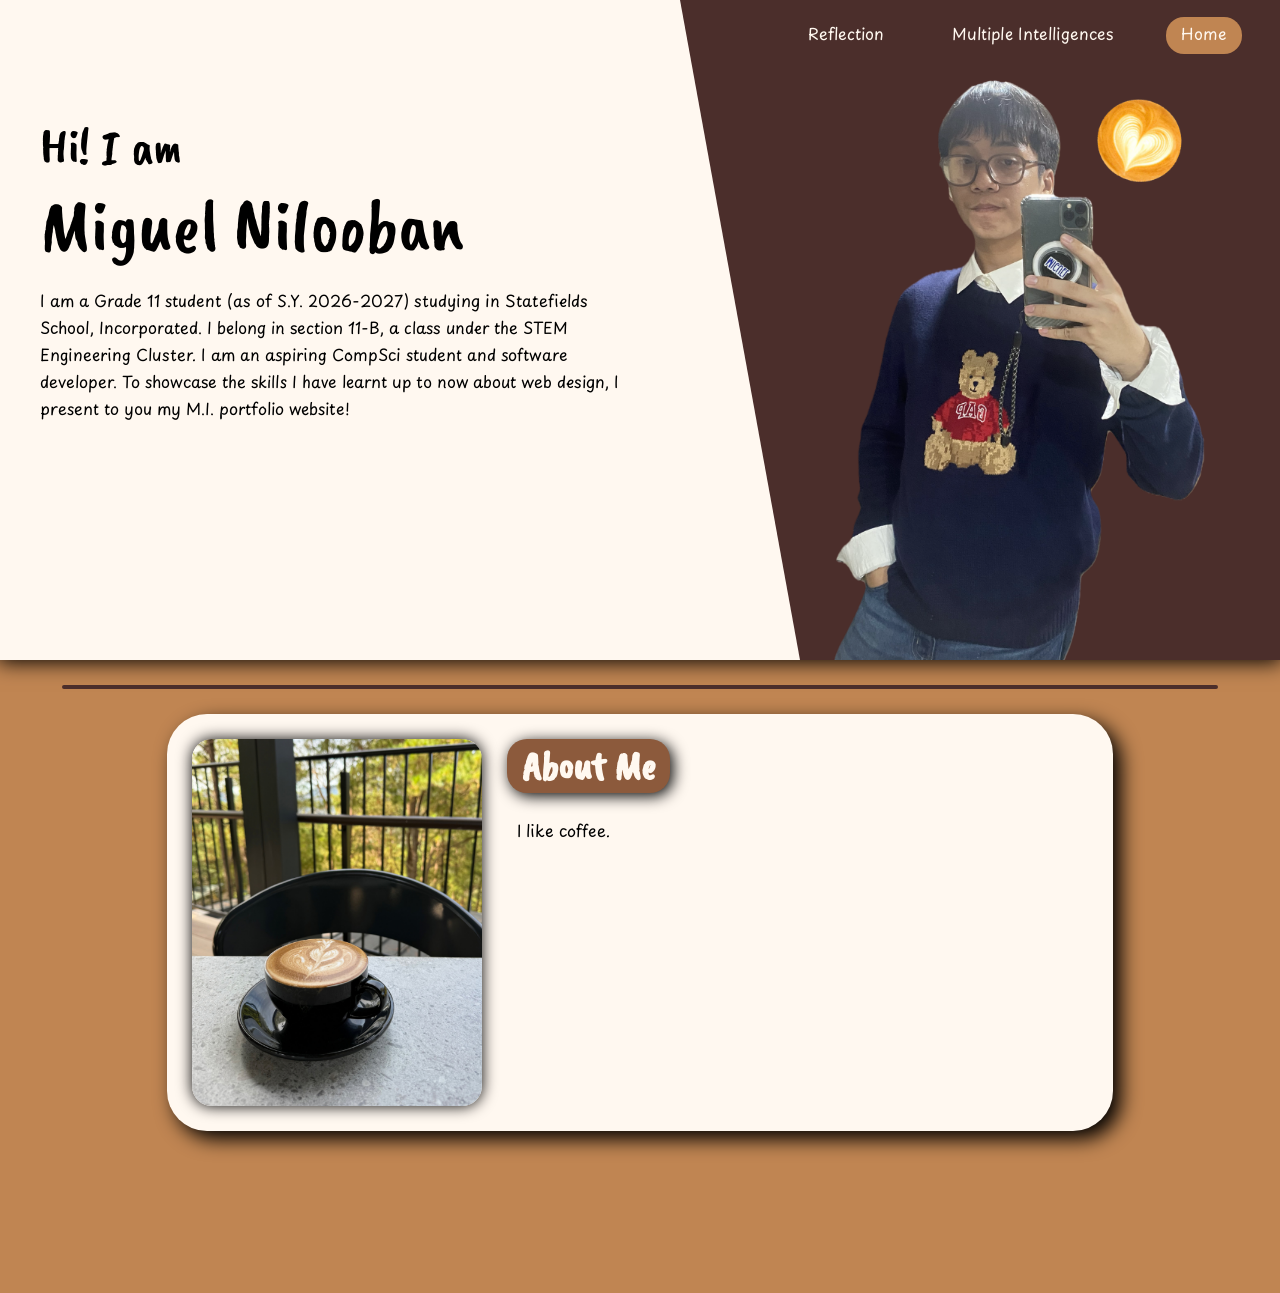
==== index.html @ 2bf7ffde "SYNC TO LAPTOP" ====
<!DOCTYPE html>
<html lang="en">
<head>
    <meta charset="UTF-8">
    <meta name="viewport" content="width=device-width, initial-scale=1.0">
    <title>HOME - M.N. MI Portfolio</title>
    <link rel="stylesheet" href="styles.css">
    <link rel="preconnect" href="https://fonts.googleapis.com">
    <link rel="preconnect" href="https://fonts.gstatic.com" crossorigin>
    <link href="https://fonts.googleapis.com/css2?family=Caveat+Brush&display=swap" rel="stylesheet">
    <link href="https://fonts.googleapis.com/css2?family=Playpen+Sans+Arabic:wght@100..800&display=swap" rel="stylesheet">
</head>
<body>
    <header>
        <div class="NavBar">
            <a href="#">Reflection</a>
            <a href="MIs.html">Multiple Intelligences</a>
            <a href="#" class="selected">Home</a>
        </div>
    </header>
    <main>
        <div class="flex">
            <section class="flex-section left">
                <div class="divtext">
                    <p class="title-a">Hi! I am</p>
                    <p class="title-b">Miguel Nilooban</p>
                    <p>I am a Grade 11 student (as of S.Y. 2026-2027) studying in Statefields School, Incorporated. I belong in section 11-B, a class under the STEM Engineering Cluster. I am an aspiring CompSci student and software developer. To showcase the skills I have learnt up to now about web design, I present to you my M.I. portfolio website!</p>
                </div>
            </section>
            <section class="flex-section right">
                <img src="Images/Untitled design.png" alt="A picture of myself.. siguro di kinaya yung kapogian ko hahaha ✌️">
            </section>
        </div>
        <hr>
        <section class="info">
            <img src="Images/Coffee.png" alt="A picture of a latte on a table">
            <div class="info-text">
                <div>About Me</div>
                <p>I like coffee.</p>
            </div>
        </section>
    </main>
    <br><br><br><br><br><br>
</body>
</html>
---- styles.css ----
body {
    background-color: #C08552;
    margin: 0;
    font-family: "Playpen Sans Arabic", Georgia, serif;
}

hr {
    margin: 25px auto;
    border: 2px solid #4B2E2B;
    border-radius: 15px;
    width: 90%;
}

/*=======================|Navigation|========================*/

.NavBar {
    display: flex;
    justify-content: space-evenly;
    position: absolute;
    left: 59%;
    width: 41%;
    z-index: 1;
    height: 70px;
}

.NavBar a {
    position: relative;
    margin: auto 0;
    color: #FFF8F0;
    padding: 5px 15px;
    box-sizing: border-box;
    white-space: nowrap;
    text-decoration: none;
    border-radius: 18px;
    transition: background-color 0.4s;
}


.NavBar a.selected {
    background-color: #C08552;
}

.NavBar a:hover {
    background-color: #8C5A3C;
}
/*=======================|flex|========================*/

.flex {
    display: flex;
    background-color: #FFF8F0;
    height: 660px;
    box-shadow: 0 0px 20px 2px black;
    overflow: hidden;
}

.flex.nav {
    height: 70px;
    margin-bottom: 50px;
}

.flex-section {
    display: block;
    width: 50%;
}

/*=======================|left flex-section|========================*/

.flex-section.left {
    padding: 115px 40px;
}

.divtext {
    width: 600px;
    margin: 0 0 0 auto;
}

.title-a, .title-b {
    font-family: "Caveat Brush", Georgia, serif;
}

.title-a {
    font-size: 50px;
    margin: 0;
}

.title-b {
    font-size: 75px;
    margin: 0;
}

/*=======================|right flex-section|========================*/

.flex-section.right {
    padding: 75px 0 0 0;
    background-color: #4B2E2B;
    clip-path: polygon(0% 0%, 100% 0%, 100% 100%, 20% 100%);
}

.flex.nav .flex-section.right {
    clip-path: polygon(0% 0%, 100% 0%, 100% 100%, 10% 100%);
}

.flex-section.right > img {
    display: block;
    width: auto;
    height: 100%;
    margin: 0 0 0 25%;
}

/*=======================|info section|========================*/

.info {
    display: grid;
    grid-template-columns: 1fr 2fr;
    column-gap: 25px;
    background-color: #FFF8F0;
    width: 70%;
    min-width: 700px;
    max-width: 1200px;
    margin: 0 auto;
    padding: 25px;
    border-radius: 40px;
    box-shadow: 8px 8px 20px 0px black;
}

.info > img {
    display: block;
    width: 100%;
    border-radius: 20px;
    box-shadow: 0 0 15px 0px black;
}

.info-text > div {
    display: inline-block;
    margin-right: auto;
    padding: 2px 15px;
    border-radius: 20px;
    color: #FFF8F0;
    font-family: "Caveat Brush", Georgia, serif;
    font-weight: bold;
    font-size: 40px;
    background-color: #8C5A3C;
    box-shadow: 3px 3px 15px 0px black;
}

.info-text > p {
    padding: 10px;
}

/*=======================|MI|========================*/

.MI {
    display: grid;
    grid-template-columns: 30% 70%;
    padding: 25px;
    background-color: #FFF8F0;
    width: 80%;
    height: 300px;
}

.MI.left {
    border-radius: 0 40px 40px 0;
}

FLEXFLEX

.MI img {
    height: 300px;
    border-radius: 20px;
    box-shadow: 0 0 15px 0px black;
    justify-self: center;
}

.MI-text div {
    width: fit-content;
    padding: 2px 15px;
    border-radius: 20px;
    color: #FFF8F0;
    font-family: "Caveat Brush", Georgia, serif;
    font-weight: bold;
    font-size: 40px;
    background-color: #8C5A3C;
    box-shadow: 3px 3px 15px 0px black;
}

.MI-text .MI-Button {
    width: fit-content;
    margin-top: auto;
    padding: 6px 15px;
    background-color: #8C5A3C;
    border-radius: 20px;
    color: #FFF8F0;
    text-decoration: none;
    font-weight: bold;
}
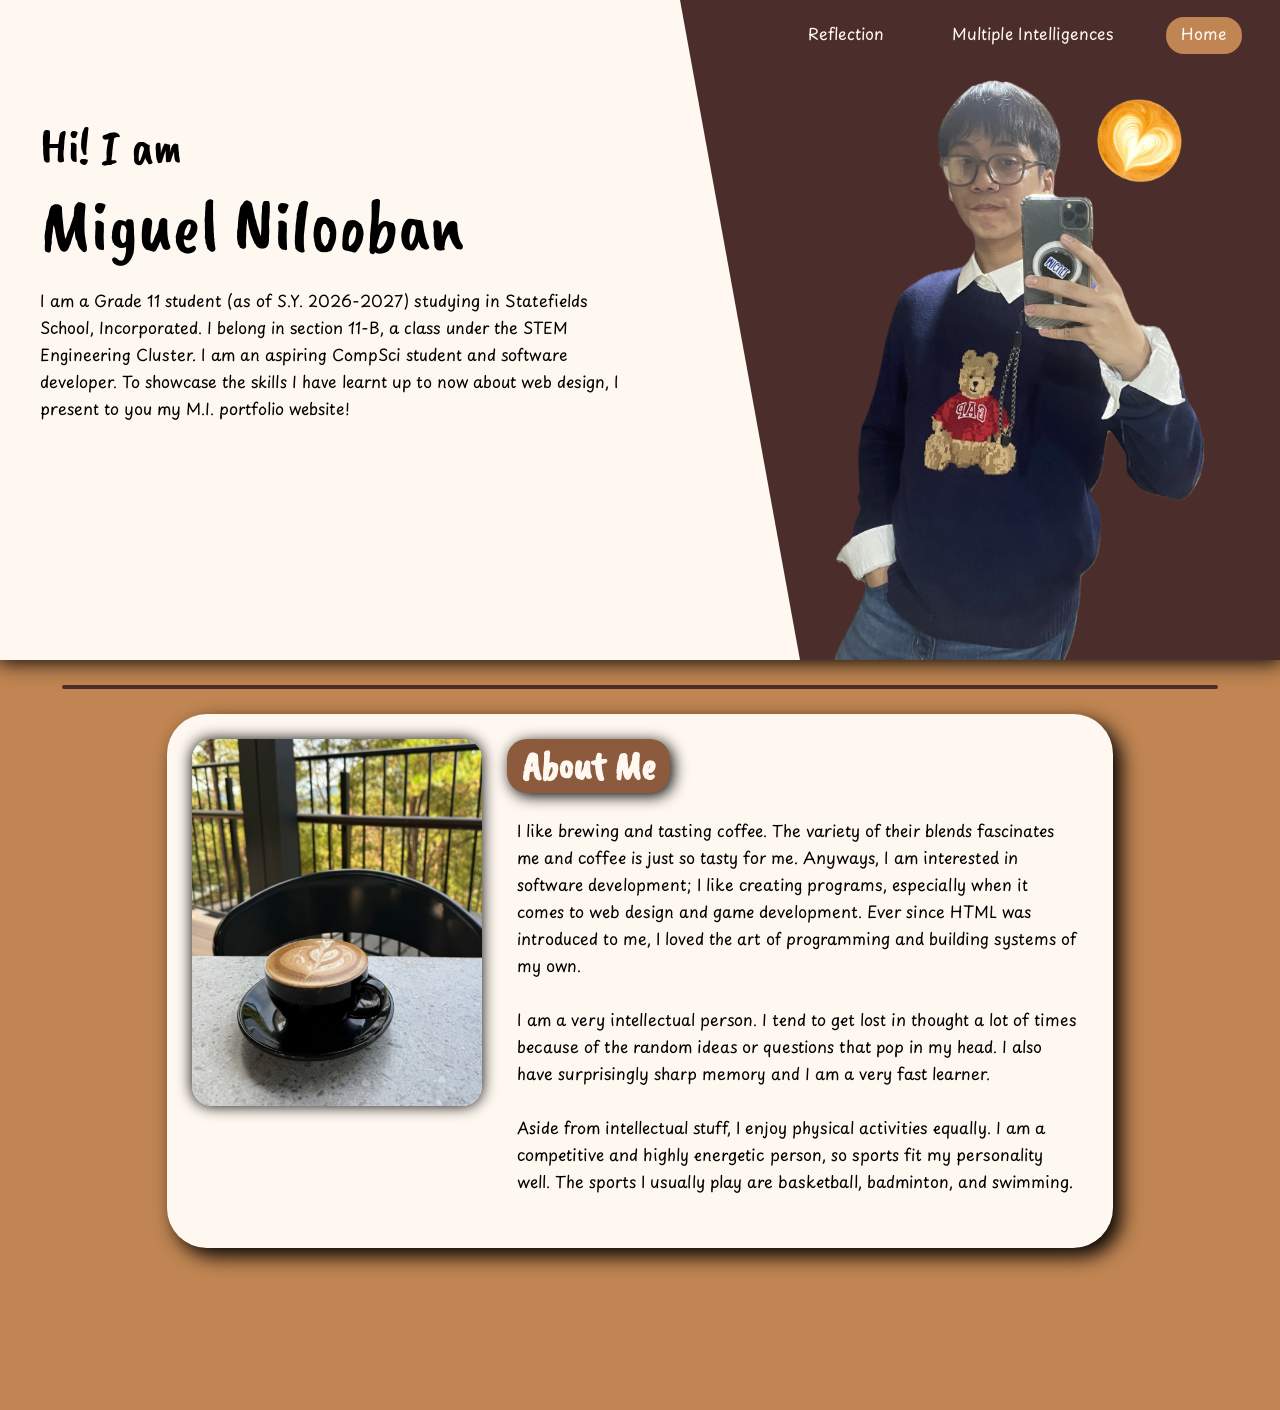
==== commit 5ddd101f: "yes" ====
--- a/index.html
+++ b/index.html
@@ -36,7 +36,7 @@
             <img src="Images/Coffee.png" alt="A picture of a latte on a table">
             <div class="info-text">
                 <div>About Me</div>
-                <p>I like coffee.</p>
+                <p>I like brewing and tasting coffee. The variety of their blends fascinates me and coffee is just so tasty for me. Anyways, I am interested in software development; I like creating programs, especially when it comes to web design and game development. Ever since HTML was introduced to me, I loved the art of programming and building systems of my own.<br><br>I am a very intellectual person. I tend to get lost in thought a lot of times because of the random ideas or questions that pop in my head. I also have surprisingly sharp memory and I am a very fast learner.<br><br>Aside from intellectual stuff, I enjoy physical activities equally. I am a competitive and highly energetic person, so sports fit my personality well. The sports I usually play are basketball, badminton, and swimming.</p>
             </div>
         </section>
     </main>
--- a/styles.css
+++ b/styles.css
@@ -11,7 +11,7 @@
     width: 90%;
 }
 
-/*=======================|Navigation|========================*/
+/*=======================|NAVIGATION BAR|========================*/
 
 .NavBar {
     display: flex;
@@ -32,7 +32,7 @@
     white-space: nowrap;
     text-decoration: none;
     border-radius: 18px;
-    transition: background-color 0.4s;
+    transition: color 0.4s, background-color 0.4s;
 }
 
 
@@ -43,9 +43,10 @@
 .NavBar a:hover {
     background-color: #8C5A3C;
 }
-/*=======================|flex|========================*/
+/*=======================|FLEX (NAV)|========================*/
 
 .flex {
+    position: relative;
     display: flex;
     background-color: #FFF8F0;
     height: 660px;
@@ -63,7 +64,7 @@
     width: 50%;
 }
 
-/*=======================|left flex-section|========================*/
+/*=======================|LEFT FLEX-SECTION|========================*/
 
 .flex-section.left {
     padding: 115px 40px;
@@ -88,7 +89,7 @@
     margin: 0;
 }
 
-/*=======================|right flex-section|========================*/
+/*=======================|RIGHT FLEX-SECTION|========================*/
 
 .flex-section.right {
     padding: 75px 0 0 0;
@@ -107,7 +108,7 @@
     margin: 0 0 0 25%;
 }
 
-/*=======================|info section|========================*/
+/*=======================|INFO SECTION|========================*/
 
 .info {
     display: grid;
@@ -149,41 +150,69 @@
 
 /*=======================|MI|========================*/
 
+main.MIs {
+    display: grid;
+    grid-template-columns: 50% 50%;
+    row-gap: 50px;
+}
+
 .MI {
-    display: grid;
-    grid-template-columns: 30% 70%;
-    padding: 25px;
+    overflow: hidden;
+    display: flex;
     background-color: #FFF8F0;
-    width: 80%;
+    width: 90%;
     height: 300px;
+    box-shadow: 0 5px 15px 1px black;
 }
 
 .MI.left {
+    padding: 25px 25px 25px 0;
     border-radius: 0 40px 40px 0;
 }
 
-FLEXFLEX
+.MI.left * {
+    margin-left: 15px;
+}
+
+.MI.right {
+    flex-direction: row-reverse;
+    margin-left: auto;
+    padding: 25px 0 25px 25px;
+    border-radius: 40px 0 0 40px;
+}
+
+.MI.right * {
+    margin-right: 15px;
+}
 
 .MI img {
-    height: 300px;
+    height: inherit;
     border-radius: 20px;
     box-shadow: 0 0 15px 0px black;
     justify-self: center;
 }
 
+.MI-text {
+    display: flex;
+    flex-direction: column;
+    width: 100%;
+}
+
 .MI-text div {
     width: fit-content;
-    padding: 2px 15px;
+    padding: 5px 20px;
     border-radius: 20px;
     color: #FFF8F0;
     font-family: "Caveat Brush", Georgia, serif;
     font-weight: bold;
-    font-size: 40px;
+    font-size: 30px;
+    white-space: nowrap;
     background-color: #8C5A3C;
     box-shadow: 3px 3px 15px 0px black;
 }
 
 .MI-text .MI-Button {
+    align-self: flex-end;
     width: fit-content;
     margin-top: auto;
     padding: 6px 15px;
@@ -192,4 +221,241 @@
     color: #FFF8F0;
     text-decoration: none;
     font-weight: bold;
-}
+    transition: color 0.4s, background-color 0.4s;
+}
+
+.MI.right .MI-text .MI-Button {
+    align-self: flex-start;
+}
+
+.MI-text .MI-Button:hover {
+    background-color: #C08552;
+}
+
+/*=======================|TITLE SECTION|========================*/
+.title-section {
+    display: flex;
+    margin: -50px 0 50px;
+    height: 500px;
+    box-shadow: 0 0 20px 2px black inset;
+}
+
+.title-section p.intelligence {
+    margin: auto 0 50px 50px;
+    font-family: "Caveat Brush", Georgia, serif;
+    font-weight: bold;
+    font-size: 100px;
+    color: #FFF8F0;
+}
+
+/*==============================================|THEMES|===============================================*/
+
+/*=======================|NATURALIST THEME|========================*/
+
+body.Naturalist {
+    background-color: #F7F0F0;
+}
+
+body.Naturalist .flex {
+    background-color: #F7F0F0;
+    box-shadow: none;
+}
+
+body.Naturalist .flex-section.right {
+    background-color: #25671E;
+}
+
+body.Naturalist .title-section {
+    background-color: #48A111;
+}
+
+body.Naturalist .title-section p{
+    color: black;
+}
+
+body.Naturalist .NavBar a.selected {
+    background-color: #48A111;
+}
+
+body.Naturalist .NavBar a:hover {
+    background-color: #36770d;
+}
+
+body.Naturalist .info {
+    background-color: #48A111;
+}
+
+/*=======================|LOGICAL (AND LINGUISTIC) THEME|========================*/
+
+body.Logical {
+    background-color: #E3FEF7;
+}
+
+body.Logical .flex {
+    background-color: #E3FEF7;
+    box-shadow: none;
+}
+
+body.Logical .flex-section.right {
+    background-color: #003C42;
+}
+
+body.Logical .title-section {
+    background-color: #77B0AA;
+}
+
+body.Logical .title-section p{
+    color: black;
+}
+
+body.Logical .NavBar a.selected {
+    background-color: #77B0AA;
+}
+
+body.Logical .NavBar a:hover {
+    background-color: #135D66;
+}
+
+body.Logical .info {
+    background-color: #003C42;
+    color: #FFF8F0;
+}
+
+/*=======================|VISUAL (AND MUSICAL) THEME|========================*/
+
+body.Visual {
+    background-color: #FDF4D2;
+}
+
+body.Visual .flex {
+    background-color: #946D6D;
+    box-shadow: none;
+}
+
+body.Visual .flex-section.right {
+    background-color: #FDF4D2;
+}
+
+body.Visual .title-section {
+    background-color: #B0CDE6;
+}
+
+body.Visual .title-section p{
+    color: black;
+}
+
+body.Visual .NavBar a {
+    color: black;
+}
+
+body.Visual .NavBar a.selected {
+    background-color: #946D6D;
+    color: #FDF4D2;
+}
+
+body.Visual .NavBar a:hover {
+    background-color: #5f4949;
+    color: #FDF4D2;
+}
+
+body.Visual .info {
+    background-color: #B0CDE6;
+}
+
+/*=======================|BODILY THEME|========================*/
+
+body.Bodily {
+    background-color: #FFF8F0;
+}
+
+body.Bodily .flex {
+    background-color: #FFE1AF;
+    box-shadow: none;
+}
+
+body.Bodily .flex-section.right {
+    background-color: #B77466;
+}
+
+body.Bodily .title-section {
+    background-color: #E2B59A;
+}
+
+body.Bodily .title-section p{
+    color: black;
+}
+
+body.Bodily .NavBar a.selected {
+    background-color: #E2B59A;
+}
+
+body.Bodily .NavBar a:hover {
+    background-color: #957C62;
+}
+
+/*=======================|INTRA THEME|========================*/
+
+body.Intra {
+    background-color: #DCCFC0;
+}
+
+body.Intra .flex {
+    box-shadow: none;
+}
+
+body.Intra .flex-section.right {
+    background-color: #4b5549;
+}
+
+body.Intra .title-section {
+    background-color: #778873;
+}
+
+body.Intra .NavBar a.selected {
+    background-color: #8ba383;
+}
+
+body.Intra .NavBar a:hover {
+    background-color: #778873;
+}
+
+/*=======================|INTER THEME|========================*/
+
+body.Inter {
+    background-color: #FFF6DE;
+}
+
+body.Inter .flex {
+    background-color: #8BDFDD;
+    box-shadow: none;
+}
+
+body.Inter .flex-section.right {
+    background-color: #FFE394;
+}
+
+body.Inter .title-section {
+    background-color: #F48F68;
+}
+
+body.Inter .title-section p{
+    color: black;
+}
+
+body.Inter .NavBar a {
+    color: black;
+}
+
+body.Inter .NavBar a.selected {
+    background-color: #F48F68;
+    color: #FFF6DE;
+}
+
+body.Inter .NavBar a:hover {
+    background-color: #8BDFDD;
+    color: black;
+}
+
+body.Inter .info {
+    background-color: #F48F68;
+}
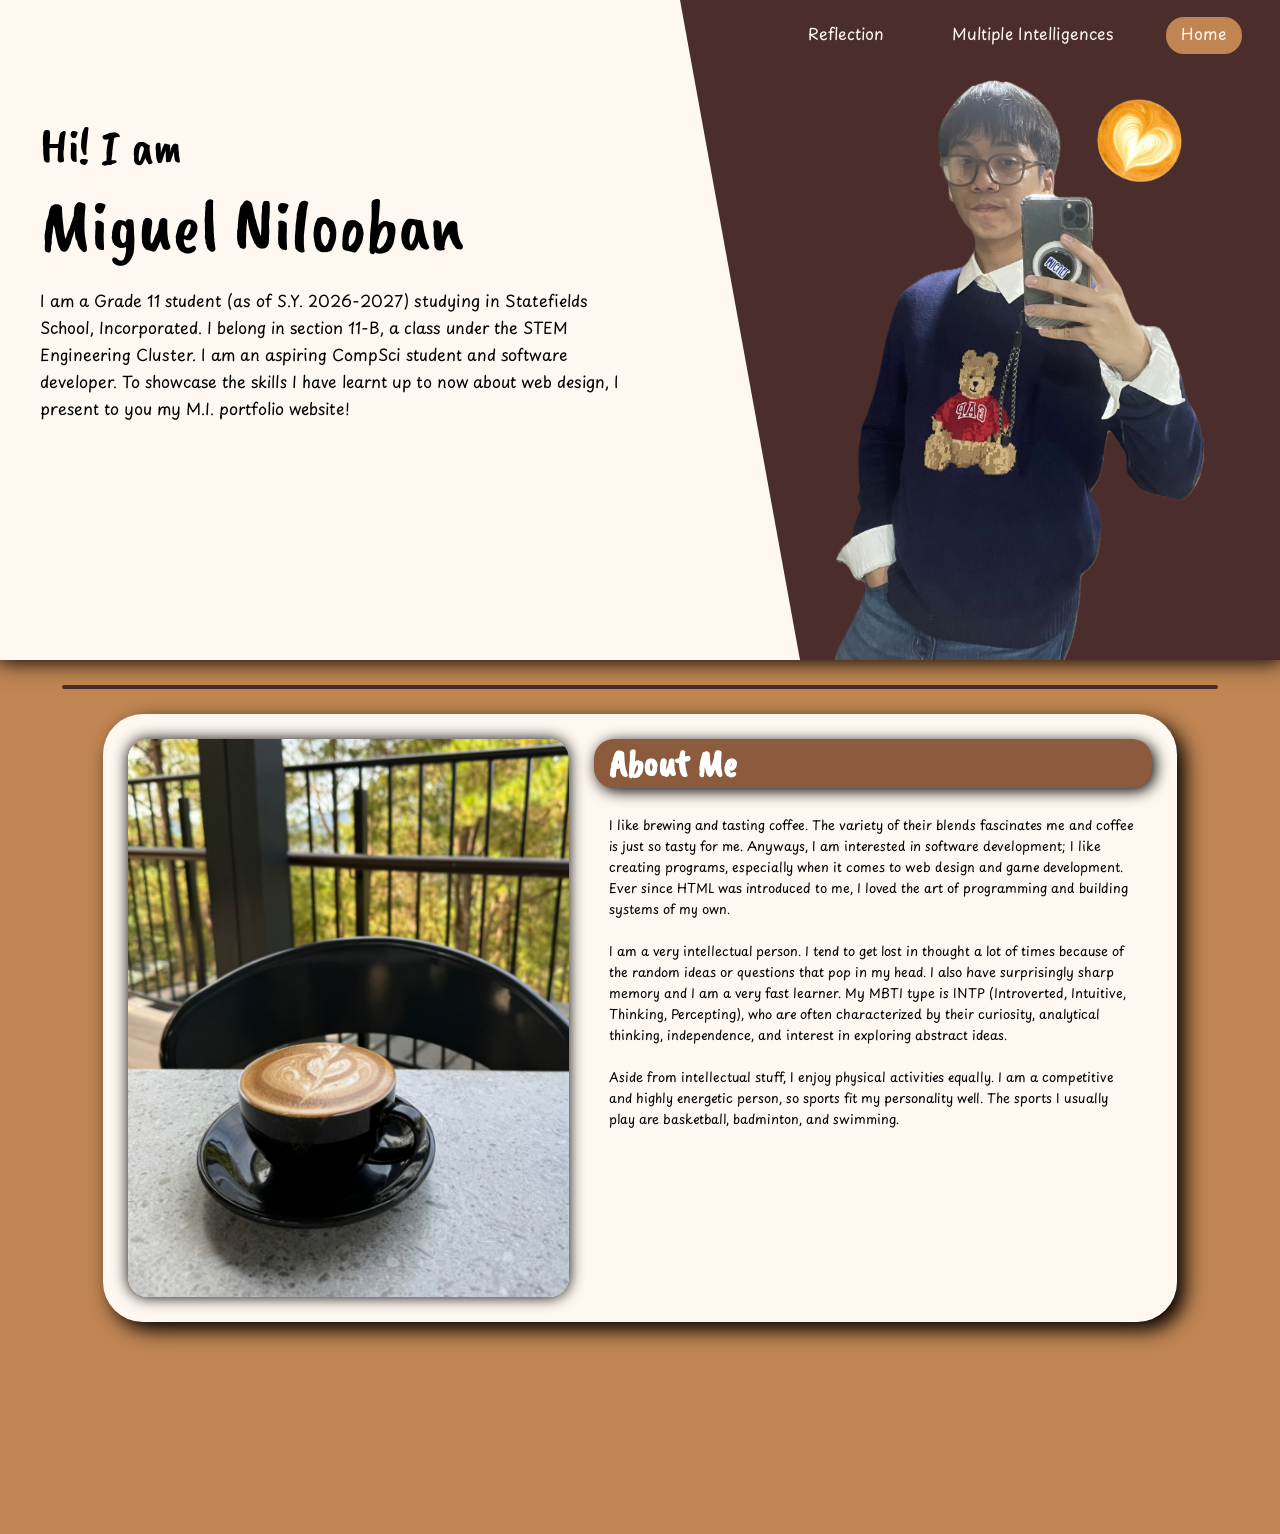
==== commit f1452809: "inter" ====
--- a/index.html
+++ b/index.html
@@ -36,7 +36,7 @@
             <img src="Images/Coffee.png" alt="A picture of a latte on a table">
             <div class="info-text">
                 <div>About Me</div>
-                <p>I like brewing and tasting coffee. The variety of their blends fascinates me and coffee is just so tasty for me. Anyways, I am interested in software development; I like creating programs, especially when it comes to web design and game development. Ever since HTML was introduced to me, I loved the art of programming and building systems of my own.<br><br>I am a very intellectual person. I tend to get lost in thought a lot of times because of the random ideas or questions that pop in my head. I also have surprisingly sharp memory and I am a very fast learner.<br><br>Aside from intellectual stuff, I enjoy physical activities equally. I am a competitive and highly energetic person, so sports fit my personality well. The sports I usually play are basketball, badminton, and swimming.</p>
+                <p>I like brewing and tasting coffee. The variety of their blends fascinates me and coffee is just so tasty for me. Anyways, I am interested in software development; I like creating programs, especially when it comes to web design and game development. Ever since HTML was introduced to me, I loved the art of programming and building systems of my own.<br><br>I am a very intellectual person. I tend to get lost in thought a lot of times because of the random ideas or questions that pop in my head. I also have surprisingly sharp memory and I am a very fast learner. My MBTI type is INTP (Introverted, Intuitive, Thinking, Percepting), who are often characterized by their curiosity, analytical thinking, independence, and interest in exploring abstract ideas.<br><br>Aside from intellectual stuff, I enjoy physical activities equally. I am a competitive and highly energetic person, so sports fit my personality well. The sports I usually play are basketball, badminton, and swimming.</p>
             </div>
         </section>
     </main>
--- a/styles.css
+++ b/styles.css
@@ -112,47 +112,62 @@
 
 .info {
     display: grid;
-    grid-template-columns: 1fr 2fr;
-    column-gap: 25px;
+    grid-template-columns: auto auto;
+    grid-gap: 25px;
     background-color: #FFF8F0;
-    width: 70%;
+    width: 80%;
     min-width: 700px;
     max-width: 1200px;
-    margin: 0 auto;
+    margin: 0 auto 50px;
     padding: 25px;
     border-radius: 40px;
     box-shadow: 8px 8px 20px 0px black;
 }
 
-.info > img {
+.info img {
+    display: inline-block;
+    width: 100%;
+    align-self: center;
+    border-radius: 20px;
+    box-shadow: 0 0 15px 0px black;
+}
+
+.info a {
+    padding: 2px 10px;
+    border-radius: 18px;
+    background-color: #8C5A3C;
+    text-decoration: none;
+    color: #FFF8F0;
+    transition: color 0.4s, background-color 0.4s;
+}
+
+.info a:hover {
+    background-color: #4B2E2B;
+}
+
+.info-text > div {
     display: block;
-    width: 100%;
-    border-radius: 20px;
-    box-shadow: 0 0 15px 0px black;
-}
-
-.info-text > div {
-    display: inline-block;
     margin-right: auto;
-    padding: 2px 15px;
-    border-radius: 20px;
-    color: #FFF8F0;
+    padding: 0 15px;
+    border-radius: 20px;
+    background-color: #8C5A3C;
+    color: white;
     font-family: "Caveat Brush", Georgia, serif;
     font-weight: bold;
-    font-size: 40px;
-    background-color: #8C5A3C;
+    font-size: 3vw;
     box-shadow: 3px 3px 15px 0px black;
 }
 
 .info-text > p {
-    padding: 10px;
+    padding: 15px;
+    font-size: 1vw;
 }
 
 /*=======================|MI|========================*/
 
 main.MIs {
     display: grid;
-    grid-template-columns: 50% 50%;
+    grid-template-columns: auto auto;
     row-gap: 50px;
 }
 
@@ -205,10 +220,14 @@
     color: #FFF8F0;
     font-family: "Caveat Brush", Georgia, serif;
     font-weight: bold;
-    font-size: 30px;
+    font-size: min(1.4vw, 40px);
     white-space: nowrap;
     background-color: #8C5A3C;
     box-shadow: 3px 3px 15px 0px black;
+}
+
+.MI-text p {
+    font-size: min(1vw, 14px);
 }
 
 .MI-text .MI-Button {
@@ -221,6 +240,7 @@
     color: #FFF8F0;
     text-decoration: none;
     font-weight: bold;
+    font-size: min(1.2vw, 20px);
     transition: color 0.4s, background-color 0.4s;
 }
 
@@ -285,6 +305,17 @@
     background-color: #48A111;
 }
 
+body.Naturalist .info .info-text {
+    border-radius: 20px;
+    background-color: #FFF8F0;
+    color: black;
+    box-shadow: 3px 3px 15px 0px black;
+}
+
+body.Naturalist .info img {
+    border: solid #FFF8F0 1px;
+}
+
 /*=======================|LOGICAL (AND LINGUISTIC) THEME|========================*/
 
 body.Logical {
@@ -321,6 +352,16 @@
     color: #FFF8F0;
 }
 
+body.Logical .info a {
+    background-color: #77B0AA;
+    color: black;
+}
+
+body.Logical .info a:hover {
+    background-color: #135D66;
+    color: #FFF8F0;
+}
+
 /*=======================|VISUAL (AND MUSICAL) THEME|========================*/
 
 body.Visual {
@@ -419,6 +460,13 @@
     background-color: #778873;
 }
 
+body.Intra .info .info-text {
+    border-radius: 20px;
+    background-color: #4b5549;
+    color: #FFF8F0;
+    box-shadow: 3px 3px 15px 0px black;
+}
+
 /*=======================|INTER THEME|========================*/
 
 body.Inter {
@@ -458,4 +506,11 @@
 
 body.Inter .info {
     background-color: #F48F68;
+}
+
+body.Inter .info .info-text {
+    border-radius: 20px;
+    background-color: #8BDFDD;
+    color: black;
+    box-shadow: 3px 3px 15px 0px black;
 }
